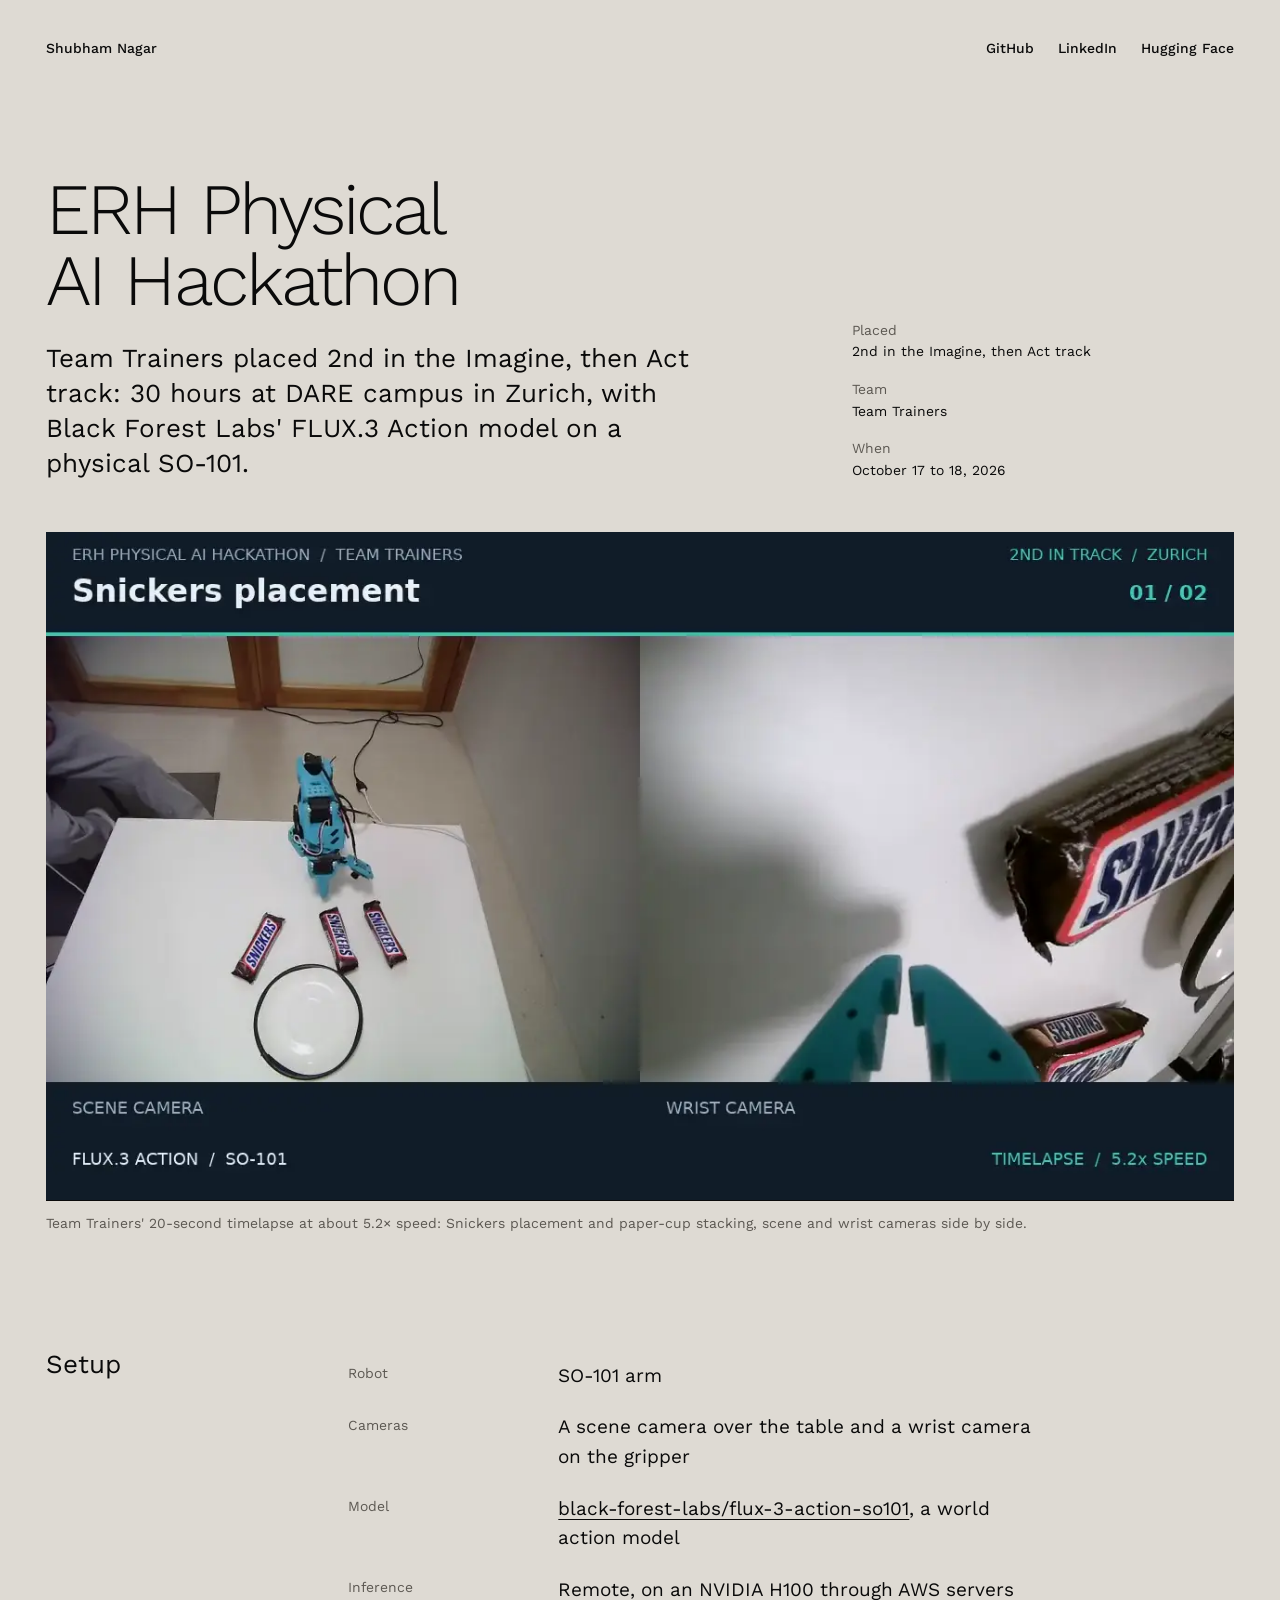
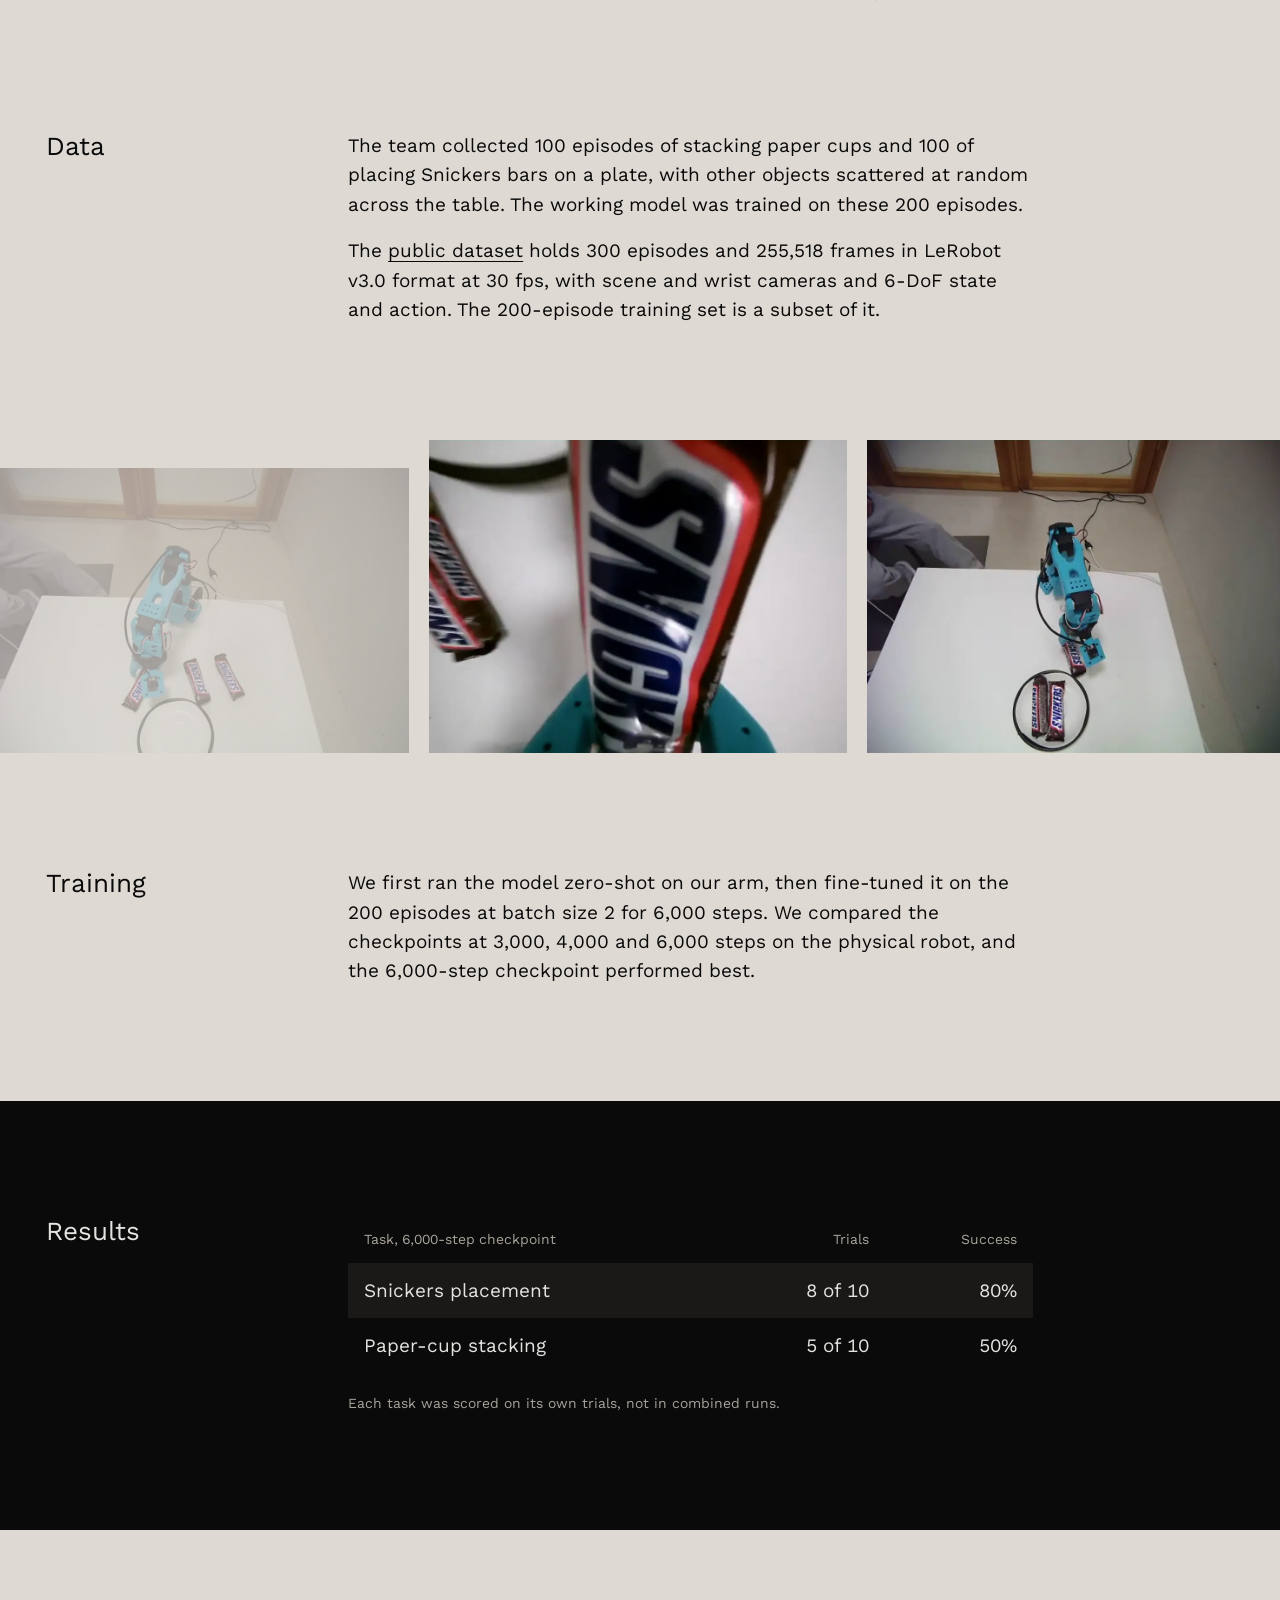
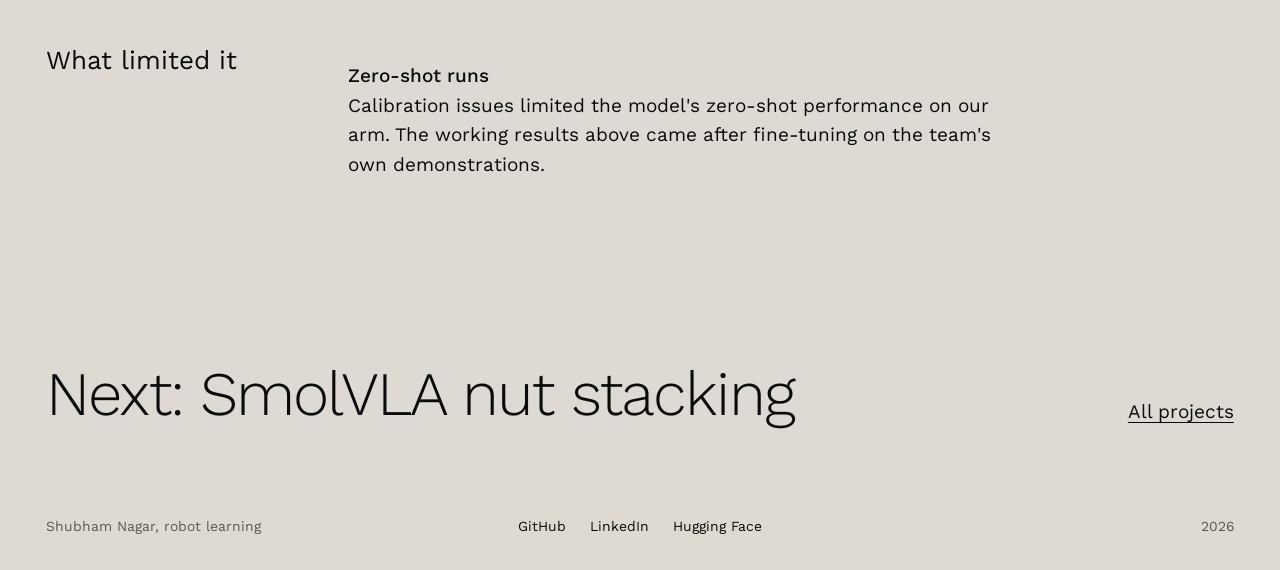
==== work/erh.html @ 4d9f25ed "Redesign portfolio as a contact sheet of real rollouts Rebuild the homepage around frames from the p" ====
<!doctype html>
<html lang="en">
<head>
  <meta charset="utf-8">
  <meta name="viewport" content="width=device-width, initial-scale=1">
  <title>ERH Physical AI Hackathon, Shubham Nagar</title>
  <meta name="description" content="Team Trainers placed 2nd in the Imagine, then Act track at the ERH Physical AI Hackathon in Zurich, fine-tuning FLUX.3 Action on a physical SO-101.">
  <meta name="theme-color" content="#dedad3">
  <link rel="icon" href="data:image/svg+xml,%3Csvg xmlns='http://www.w3.org/2000/svg' viewBox='0 0 64 64'%3E%3Crect width='64' height='64' fill='%230a0a0a'/%3E%3Crect x='14' y='26' width='36' height='12' fill='%23dedad3'/%3E%3C/svg%3E">
  <link rel="preconnect" href="https://fonts.googleapis.com">
  <link rel="preconnect" href="https://fonts.gstatic.com" crossorigin>
  <link href="https://fonts.googleapis.com/css2?family=Work+Sans:wght@300;400;500&display=swap" rel="stylesheet">
  <link rel="stylesheet" href="../style.css">
  <script>document.documentElement.classList.add('js')</script>
</head>

<body>
  <a class="skip-link" href="#main">Skip to content</a>
  <header class="page-top">
    <a class="wordmark link" href="../index.html#erh">Shubham Nagar</a>
    <nav class="profiles" aria-label="Profiles">
      <a class="link" href="https://github.com/shubham4413" target="_blank" rel="noreferrer">GitHub</a>
      <a class="link" href="https://www.linkedin.com/in/shubham-nagar-5a8174184/" target="_blank" rel="noreferrer">LinkedIn</a>
      <a class="link" href="https://huggingface.co/shubham4413" target="_blank" rel="noreferrer">Hugging Face</a>
    </nav>
  </header>

  <main id="main">
    <section class="page-hero" aria-labelledby="page-title">
      <h1 id="page-title">ERH Physical AI Hackathon</h1>
      <p>Team Trainers placed 2nd in the Imagine, then Act track: 30 hours at DARE campus in Zurich, with Black Forest Labs' FLUX.3 Action model on a physical SO-101.</p>
      <dl>
        <div><dt>Placed</dt><dd>2nd in the Imagine, then Act track</dd></div>
        <div><dt>Team</dt><dd>Team Trainers</dd></div>
        <div><dt>When</dt><dd>October 17 to 18, 2026</dd></div>
      </dl>
    </section>

    <figure class="page-media">
      <video data-loop class="is-composite" muted loop playsinline preload="none" poster="../assets/clips/erh.webp" width="1280" height="720" aria-label="Team Trainers' timelapse of SO-101 Snickers placement and cup stacking, scene and wrist cameras">
        <source src="../assets/clips/erh.mp4" type="video/mp4">
      </video>
      <figcaption>Team Trainers' 20-second timelapse at about 5.2× speed: Snickers placement and paper-cup stacking, scene and wrist cameras side by side.</figcaption>
    </figure>

    <section class="chapter" aria-labelledby="setup-title">
      <h2 id="setup-title">Setup</h2>
      <dl class="spec" data-reveal>
        <dt>Robot</dt><dd>SO-101 arm</dd>
        <dt>Cameras</dt><dd>A scene camera over the table and a wrist camera on the gripper</dd>
        <dt>Model</dt><dd><a class="link-plain" href="https://huggingface.co/black-forest-labs/flux-3-action-so101" target="_blank" rel="noreferrer">black-forest-labs/flux-3-action-so101</a>, a world action model</dd>
        <dt>Inference</dt><dd>Remote, on an NVIDIA H100 through AWS servers</dd>
      </dl>
    </section>

    <section class="chapter" aria-labelledby="data-title">
      <h2 id="data-title">Data</h2>
      <p data-reveal>The team collected 100 episodes of stacking paper cups and 100 of placing Snickers bars on a plate, with other objects scattered at random across the table. The working model was trained on these 200 episodes.</p>
      <p data-reveal>The <a class="link-plain" href="https://huggingface.co/datasets/shubham4413/erh_so101" target="_blank" rel="noreferrer">public dataset</a> holds 300 episodes and 255,518 frames in LeRobot v3.0 format at 30 fps, with scene and wrist cameras and 6-DoF state and action. The 200-episode training set is a subset of it.</p>
    </section>

    <ul class="reel page-reel" data-reel aria-label="Frames from the scene and wrist cameras">
      <li><img src="../assets/frames/erh-scene-002_5.webp" alt="Scene camera: SO-101 beside three Snickers bars and a plate" width="960" height="720" loading="lazy"></li>
      <li><img src="../assets/frames/erh-wrist-003_0.webp" alt="Wrist camera: gripper holding a Snickers bar" width="960" height="720" loading="lazy"></li>
      <li class="reel__clip"><img src="../assets/frames/erh-scene-006_0.webp" alt="Scene camera: Snickers bar placed on the plate" width="960" height="720" loading="lazy"></li>
      <li><img src="../assets/frames/erh-scene-013_5.webp" alt="Scene camera: SO-101 over two paper cups" width="960" height="720" loading="lazy"></li>
      <li><img src="../assets/frames/erh-wrist-017_0.webp" alt="Wrist camera: gripper beside a paper cup" width="960" height="720" loading="lazy"></li>
      <li><img src="../assets/frames/erh-scene-018_5.webp" alt="Scene camera: cups stacked" width="960" height="720" loading="lazy"></li>
    </ul>

    <section class="chapter" aria-labelledby="policy-title">
      <h2 id="policy-title">Training</h2>
      <p data-reveal>We first ran the model zero-shot on our arm, then fine-tuned it on the 200 episodes at batch size 2 for 6,000 steps. We compared the checkpoints at 3,000, 4,000 and 6,000 steps on the physical robot, and the 6,000-step checkpoint performed best.</p>
    </section>

    <section class="chapter chapter--dark" aria-labelledby="results-title">
      <h2 id="results-title">Results</h2>
      <div data-reveal>
        <table class="plain-table plain-table--dark">
          <caption class="sr-only">Physical-robot trials with the 6,000-step checkpoint</caption>
          <thead><tr><th scope="col">Task, 6,000-step checkpoint</th><th scope="col">Trials</th><th scope="col">Success</th></tr></thead>
          <tbody>
            <tr><td>Snickers placement</td><td>8 of 10</td><td>80%</td></tr>
            <tr><td>Paper-cup stacking</td><td>5 of 10</td><td>50%</td></tr>
          </tbody>
        </table>
        <p class="table-note">Each task was scored on its own trials, not in combined runs.</p>
      </div>
    </section>

    <section class="chapter" aria-labelledby="limits-title">
      <h2 id="limits-title">What limited it</h2>
      <ul class="failures" data-reveal>
        <li><b>Zero-shot runs</b>Calibration issues limited the model's zero-shot performance on our arm. The working results above came after fine-tuning on the team's own demonstrations.</li>
      </ul>
    </section>

    <nav class="page-next" aria-label="Next project">
      <a class="big" href="smolvla.html">Next: SmolVLA nut stacking</a>
      <a class="link-plain" href="../index.html#work">All projects</a>
    </nav>
  </main>

  <footer class="foot">
    <p>Shubham Nagar, robot learning</p>
    <nav aria-label="Profiles, footer">
      <a href="https://github.com/shubham4413" target="_blank" rel="noreferrer">GitHub</a>
      <a href="https://www.linkedin.com/in/shubham-nagar-5a8174184/" target="_blank" rel="noreferrer">LinkedIn</a>
      <a href="https://huggingface.co/shubham4413" target="_blank" rel="noreferrer">Hugging Face</a>
    </nav>
    <p>2026</p>
  </footer>
  <script src="../main.js" defer></script>
</body>
</html>
---- style.css ----
/* Shubham Nagar, portfolio. Direction: the contact sheet (frames from real rollouts, set in strict rows). */

:root {
  --bg: #dedad3;
  --surface: #d3cec6;
  --ink: #0a0a0a;
  --muted: #5c5852;
  --accent: #256f82;
  --accent-ink: #ffffff;
  --dark: #0a0a0a;
  --dark-ink: #e4e3e0;
  --dark-muted: #a8a39b;
  --dark-surface: #1a1918;

  --font: "Work Sans", system-ui, sans-serif;

  --step-small: clamp(0.8125rem, 0.79rem + 0.1vw, 0.875rem);
  --step-body: clamp(1.0625rem, 1rem + 0.25vw, 1.1875rem);
  --step-lead: clamp(1.25rem, 1.1rem + 0.7vw, 1.625rem);
  --step-head: clamp(2rem, 1.3rem + 3.2vw, 4rem);
  --step-display: clamp(2.75rem, 0.9rem + 6.4vw, 7rem);

  --margin: clamp(1.25rem, 3.6vw, 4.5rem);
  --gutter: clamp(1rem, 1.6vw, 1.5rem);
  --section: clamp(7.5rem, 13vw, 15rem);
  --reel-h: clamp(13.75rem, 34vw, 31rem);

  --ease-out: cubic-bezier(0.22, 1, 0.36, 1);
  --ease-soft: cubic-bezier(0.33, 1, 0.68, 1);
  --t-press: 140ms;
  --t-hover: 180ms;
  --t-ui: 240ms;
  --t-reveal: 800ms;
}

/* ---------- reset ---------- */
*, *::before, *::after { box-sizing: border-box; }
html { -webkit-text-size-adjust: 100%; text-size-adjust: 100%; background: var(--bg); }
body { margin: 0; background: var(--bg); color: var(--ink); font-family: var(--font); font-size: var(--step-body); font-weight: 400; line-height: 1.55; -webkit-font-smoothing: antialiased; text-rendering: optimizeLegibility; }
h1, h2, h3, p, figure, ul, ol, dl, dd { margin: 0; }
ul { padding: 0; list-style: none; }
img, video { display: block; max-width: 100%; }
button { font: inherit; color: inherit; background: none; border: 0; padding: 0; cursor: pointer; }
a { color: inherit; }
:target { scroll-margin-top: 2rem; }
::selection { background: var(--accent); color: var(--accent-ink); }
:focus-visible { outline: 2px solid var(--accent); outline-offset: 3px; }
h1, h2, h3 { font-weight: 300; text-wrap: balance; }
p { max-width: 62ch; text-wrap: pretty; }
p + p { margin-top: 0.9em; }
.nums { font-variant-numeric: tabular-nums; }
.sr-only { position: absolute; width: 1px; height: 1px; overflow: hidden; clip-path: inset(50%); white-space: nowrap; }

.skip-link { position: fixed; z-index: 20; top: 0.75rem; left: 0.75rem; padding: 0.7rem 1rem; background: var(--bg); color: var(--ink); transform: translateY(-160%); transition: transform var(--t-ui) var(--ease-out); }
.skip-link:focus { transform: none; }

/* ---------- controls ---------- */
.button { display: inline-flex; align-items: center; justify-content: center; min-height: 3rem; padding: 0 1.5rem; background: var(--accent); color: var(--accent-ink); font-weight: 500; text-decoration: none; white-space: nowrap; transition: transform var(--t-press) var(--ease-out), background-color var(--t-hover) ease; }
.button:hover { background: #1d5a6a; }
.button:active { transform: scale(0.97); }
.link { text-decoration: underline; text-decoration-color: transparent; text-underline-offset: 0.25em; text-decoration-thickness: 0.07em; transition: text-decoration-color var(--t-hover) ease; }
.link:hover, .link:focus-visible { text-decoration-color: currentColor; }
.link-plain { text-decoration: underline; text-underline-offset: 0.22em; text-decoration-thickness: 0.07em; transition: color var(--t-hover) ease, text-decoration-color var(--t-hover) ease; }
.link-plain:hover { color: var(--accent); }

/* ---------- hero: lit strip, four corners ---------- */
.hero { overflow-x: clip; display: grid; grid-template-columns: minmax(0, 1fr); grid-template-rows: auto 1fr auto; min-height: 100svh; padding: clamp(1.25rem, 3vw, 2.75rem) 0; background: var(--dark); color: var(--dark-ink); }
.hero__top { display: grid; grid-template-columns: 1fr auto 1fr; align-items: baseline; gap: var(--gutter); padding: 0 var(--margin); font-size: var(--step-small); font-weight: 500; }
.wordmark { text-decoration: none; }
.hero__nav, .profiles { display: flex; gap: 1.5rem; }
.profiles { justify-self: end; }

.strip { min-width: 0; align-self: center; padding: clamp(2.5rem, 7vh, 5rem) 0 0; }
.strip__track { display: flex; gap: 10px; height: clamp(15rem, 34vh, 21.25rem); padding: 0 var(--margin); overflow-x: auto; scroll-snap-type: x mandatory; scrollbar-width: none; cursor: grab; }
.strip__track::-webkit-scrollbar { display: none; }
.strip__track.is-dragging { cursor: grabbing; scroll-snap-type: none; }
.strip__frame { position: relative; flex: none; height: 100%; scroll-snap-align: center; }
.strip__frame a { display: block; height: 100%; }
.strip__frame img, .strip__frame video { width: auto; height: 100%; max-width: none; object-fit: cover; background: var(--dark-surface); filter: brightness(0.5); transition: filter 500ms var(--ease-soft); user-select: none; -webkit-user-drag: none; }
.strip__frame video { position: absolute; inset: 0; width: 100%; }
.strip__frame.is-centre img, .strip__frame.is-centre video, .strip__frame:hover img { filter: none; }
.strip__caption { width: fit-content; max-width: 100%; min-height: 1.6em; margin-top: 1rem; padding: 0 var(--margin); font-size: var(--step-small); color: var(--dark-ink); transition: transform 420ms var(--ease-out), opacity 200ms ease; }

.hero__foot { display: grid; grid-template-columns: 1fr auto; align-items: end; gap: var(--gutter); padding: clamp(2.5rem, 6vh, 4rem) var(--margin) 0; }
.hero__intro h1 { max-width: 9em; font-size: var(--step-display); line-height: 0.95; letter-spacing: -0.045em; }
.hero__intro p { margin-top: 1.25rem; color: var(--dark-ink); font-size: var(--step-lead); line-height: 1.35; max-width: 34ch; }
.hero__actions { display: flex; align-items: center; gap: 1.5rem; font-size: var(--step-small); font-weight: 500; }

/* ---------- work: one slide, two neighbours ---------- */
.work { padding: var(--section) 0 0; }
.work__title { padding: 0 var(--margin); margin-bottom: clamp(3rem, 7vw, 6rem); font-size: var(--step-head); line-height: 1.02; letter-spacing: -0.03em; }
.project + .project { margin-top: var(--section); }

.reel { display: flex; gap: 20px; height: var(--reel-h); padding: 0 var(--margin); overflow-x: auto; scroll-snap-type: x mandatory; scrollbar-width: none; cursor: grab; }
.reel::-webkit-scrollbar { display: none; }
.reel.is-dragging { cursor: grabbing; scroll-snap-type: none; }
.reel > li { position: relative; flex: none; height: 100%; scroll-snap-align: center; }
.reel img, .reel video { width: auto; height: 100%; max-width: min(84vw, 70rem); object-fit: cover; background: var(--surface); user-select: none; -webkit-user-drag: none; }
.reel img[width="630"], .reel img[width="1380"] { object-fit: contain; background: var(--dark); }
.reel video.is-composite { object-fit: contain; background: #0f1a24; }
.project--minor .reel { height: calc(var(--reel-h) * 0.68); }
.project--minor + .project--minor { margin-top: calc(var(--section) * 0.75); }

.facts { display: grid; grid-template-columns: repeat(12, minmax(0, 1fr)); column-gap: var(--gutter); row-gap: 0.75rem; margin-top: 1.75rem; padding: 0 var(--margin); align-items: baseline; }
.facts__name { grid-column: 1 / 4; }
.facts__name h3 { font-size: var(--step-lead); font-weight: 400; line-height: 1.2; letter-spacing: -0.01em; }
.facts__name p { color: var(--muted); font-size: var(--step-small); margin-top: 0.3rem; }
.facts__result { grid-column: 4 / 7; font-size: var(--step-lead); line-height: 1.2; }
.facts__year { grid-column: 7 / 10; color: var(--muted); }
.facts__stack { grid-column: 10 / 13; color: var(--muted); }

.project__body { display: grid; grid-template-columns: repeat(12, minmax(0, 1fr)); column-gap: var(--gutter); margin-top: 2rem; padding: 0 var(--margin); }
.project__body > p:first-child { grid-column: 4 / 10; grid-row: 1 / span 2; }
.project__body > p + p { grid-column: 10 / 13; grid-row: 1; margin-top: 0; }
.project__body > .project__links { grid-column: 10 / 13; grid-row: 2; align-self: start; }
.project__body > p:only-of-type + .project__links { grid-row: 1; margin-top: 0.2rem; }
.project__links { display: flex; flex-wrap: wrap; gap: 0.5rem 1.75rem; margin-top: 1.5rem; font-weight: 500; }
.project__body--split > div:first-child { grid-column: 4 / 8; }
.project__body--split > .ckpt { grid-column: 9 / 13; }

/* ---------- live thing: checkpoint comparison ---------- */
.ckpt { align-self: start; padding: 1.75rem; background: var(--surface); }
.ckpt__title { font-size: var(--step-body); font-weight: 500; }
.ckpt__switch { display: flex; flex-wrap: wrap; gap: 6px; margin-top: 1.25rem; }
.ckpt__switch button { min-height: 2.75rem; padding: 0 0.9rem; background: var(--bg); font-size: var(--step-small); transition: background-color var(--t-hover) ease, color var(--t-hover) ease, transform var(--t-press) var(--ease-out); }
.ckpt__switch button:hover { background: #c7c1b8; }
.ckpt__switch button:active { transform: scale(0.97); }
.ckpt__switch button[aria-pressed="true"] { background: var(--ink); color: var(--bg); }
.ckpt__bars { display: grid; gap: 1rem; margin-top: 1.75rem; }
.ckpt__row { display: grid; grid-template-columns: 8.5rem 1fr 3rem; align-items: center; gap: 0.75rem; font-size: var(--step-small); }
.ckpt__row b { font-weight: 500; font-size: var(--step-body); text-align: right; font-variant-numeric: tabular-nums; }
.ckpt__track { height: 14px; background: var(--bg); }
.ckpt__track i { display: block; height: 100%; background: var(--accent); transform-origin: left; transform: scaleX(var(--v, 0)); transition: transform 700ms var(--ease-out); }
.ckpt__note { min-height: 3em; margin-top: 1.25rem; font-size: var(--step-small); }
.ckpt__table { width: 100%; margin-top: 1.25rem; border-collapse: collapse; font-size: var(--step-small); }
.ckpt__table th, .ckpt__table td { padding: 0.5rem 0.4rem; text-align: right; font-weight: 400; font-variant-numeric: tabular-nums; }
.ckpt__table th:first-child { text-align: left; }
.ckpt__table tbody tr:nth-child(odd) { background: var(--bg); }
html:not(.js) .ckpt__switch, html:not(.js) .ckpt__bars { display: none; }
.js .ckpt__table { position: absolute; width: 1px; height: 1px; overflow: hidden; clip-path: inset(50%); }

/* ---------- results: a table without lines ---------- */
.results { padding: var(--section) var(--margin) 0; }
.results__title { display: grid; grid-template-columns: repeat(12, minmax(0, 1fr)); column-gap: var(--gutter); font-size: var(--step-display); line-height: 0.95; letter-spacing: -0.045em; }
.results__title span { grid-column: 1 / -1; }
.results__title span + span { grid-column: 3 / -1; }
.results__wrap { margin-top: clamp(3rem, 5vw, 4.5rem); }
.results__table { width: 100%; border-collapse: collapse; table-layout: fixed; }
.results__table thead th { padding: 0 1rem 0.9rem; color: var(--muted); font-size: var(--step-small); font-weight: 400; text-align: left; }
.results__table td { padding: 0.9rem 1rem; vertical-align: baseline; }
.results__table th:nth-child(1), .results__table td:nth-child(1) { width: 16.66%; font-variant-numeric: tabular-nums; }
.results__table th:nth-child(2), .results__table td:nth-child(2) { width: 33.33%; }
.results__table th:nth-child(3), .results__table td:nth-child(3) { width: 33.33%; color: var(--muted); }
.results__table th:nth-child(4), .results__table td:nth-child(4) { width: 16.66%; text-align: right; font-weight: 500; font-variant-numeric: tabular-nums; }
.results__table tbody tr:nth-child(odd):not(.results__gap) { background: var(--surface); }
.results__gap td { padding: 0.9rem 0; }

/* ---------- data: a dark band of two-ended rows ---------- */
.data { margin-top: var(--section); padding: clamp(4.5rem, 7vw, 6.5rem) var(--margin); background: var(--dark); color: var(--dark-ink); }
.data__col { display: grid; grid-template-columns: repeat(12, minmax(0, 1fr)); column-gap: var(--gutter); }
.data__head { grid-column: 1 / 5; grid-row: 1 / span 6; }
.data__head h2 { font-size: var(--step-head); line-height: 1.02; letter-spacing: -0.03em; }
.data__head a { display: inline-block; margin-top: 1.5rem; font-weight: 500; }
.data__group { grid-column: 6 / 13; color: var(--dark-muted); font-size: var(--step-small); }
.data__group:not(:first-of-type) { margin-top: 2.5rem; }
.data .rows { grid-column: 6 / 13; margin-top: 0.5rem; }
.rows li { display: flex; justify-content: space-between; align-items: baseline; gap: 1.5rem; min-height: 2.75rem; padding: 0.55rem 0; }
.rows li > :last-child { flex: none; color: var(--muted); font-size: var(--step-small); text-align: right; }
.data .rows li > :last-child { color: var(--dark-muted); }
.rows a { display: inline-flex; align-items: baseline; gap: 0.6rem; text-decoration: none; overflow-wrap: anywhere; transition: color var(--t-hover) ease; }
.rows a:hover { color: #7fc3d4; }
.dot { flex: none; width: 10px; height: 10px; border-radius: 50%; background: #ffcf3f; transform: translateY(-1px); }
.dot--ink { background: var(--dark-ink); }

/* ---------- about: side facts, wide paragraph ---------- */
.about { padding: var(--section) var(--margin) 0; }
.about__row { display: grid; grid-template-columns: repeat(12, minmax(0, 1fr)); column-gap: var(--gutter); }
.about__row + .about__row { margin-top: clamp(4rem, 7vw, 6rem); }
.about__facts { grid-column: 1 / 4; display: grid; gap: 1.25rem; align-content: start; font-size: var(--step-small); }
.about__facts dt { color: var(--muted); }
.about__facts dd { margin-top: 0.15rem; }
.about__text { grid-column: 5 / 12; }
.about__text h2 { margin-bottom: 2rem; font-size: var(--step-head); line-height: 1.02; letter-spacing: -0.03em; }
.about__text p { font-size: var(--step-lead); line-height: 1.45; max-width: 44ch; }
.about__text p:last-child { font-size: var(--step-body); }
.about__label { grid-column: 1 / 4; color: var(--muted); font-size: var(--step-small); padding-top: 0.55rem; }
.rows--wide { grid-column: 5 / 12; }
.rows--wide b { font-weight: 500; }

/* ---------- contact: sentence, portrait, links ---------- */
.contact { display: grid; grid-template-columns: repeat(12, minmax(0, 1fr)); column-gap: var(--gutter); align-items: start; padding: var(--section) var(--margin) clamp(5rem, 8vw, 7.5rem); }
.contact__sentence { grid-column: 1 / 7; font-size: clamp(1.5rem, 1rem + 1.6vw, 2.25rem); line-height: 1.15; letter-spacing: -0.02em; font-weight: 300; max-width: 24ch; }
.contact__portrait { grid-column: 8 / 10; width: 100%; max-width: 10.5rem; aspect-ratio: 1; object-fit: cover; }
.contact__links { grid-column: 10 / 13; display: flex; flex-direction: column; align-items: flex-start; gap: 0.6rem; font-size: var(--step-body); }
.contact__links h2 { margin-bottom: 0.9rem; font-size: var(--step-body); font-weight: 500; }
.contact__links p { margin-top: 0.6rem; color: var(--muted); font-size: var(--step-small); }

/* ---------- footer: one quiet line ---------- */
.foot { display: grid; grid-template-columns: 1fr auto 1fr; gap: 1.5rem; padding: 0 var(--margin) 2rem; font-size: var(--step-small); color: var(--muted); }
.foot nav { display: flex; gap: 1.5rem; }
.foot a { color: var(--ink); text-decoration: none; }
.foot a:hover { text-decoration: underline; }
.foot p:last-child { justify-self: end; }

/* ---------- deep pages ---------- */
.page-top { display: grid; grid-template-columns: 1fr auto; gap: var(--gutter); padding: clamp(1.25rem, 3vw, 2.75rem) var(--margin); font-size: var(--step-small); font-weight: 500; }
.page-hero { display: grid; grid-template-columns: repeat(12, minmax(0, 1fr)); column-gap: var(--gutter); row-gap: 1.5rem; padding: clamp(2rem, 6vw, 5rem) var(--margin) clamp(2.5rem, 4vw, 3.5rem); }
.page-hero h1 { grid-column: 1 / 9; font-size: clamp(2.25rem, 1rem + 4.4vw, 5.25rem); line-height: 0.98; letter-spacing: -0.04em; }
.page-hero p { grid-column: 1 / 8; font-size: var(--step-lead); line-height: 1.35; }
.page-hero dl { grid-column: 9 / 13; grid-row: 1 / span 2; align-self: end; display: grid; gap: 1rem; font-size: var(--step-small); }
.page-hero dt { color: var(--muted); }
.page-media { padding: 0 var(--margin); }
.page-media video, .page-media img { width: 100%; height: auto; max-height: 82svh; object-fit: contain; background: var(--dark); }
.page-media figcaption { margin-top: 0.75rem; color: var(--muted); font-size: var(--step-small); }
.chapter { display: grid; grid-template-columns: repeat(12, minmax(0, 1fr)); column-gap: var(--gutter); padding: clamp(5rem, 9vw, 8rem) var(--margin) 0; }
.chapter > h2 { grid-column: 1 / 4; font-size: var(--step-lead); font-weight: 400; line-height: 1.2; }
.chapter > :not(h2) { grid-column: 4 / 11; }
.chapter > p + ul, .chapter > ul + p, .chapter > p + table, .chapter > table + p, .chapter > p + figure, .chapter > figure + p { margin-top: 1.5rem; }
.chapter--dark { margin-top: clamp(5rem, 9vw, 8rem); padding-bottom: clamp(5rem, 9vw, 8rem); background: var(--dark); color: var(--dark-ink); }
.spec { display: grid; grid-template-columns: minmax(8rem, 0.4fr) 1fr; column-gap: var(--gutter); }
.spec dt, .spec dd { padding: 0.7rem 0; }
.spec dt { color: var(--muted); font-size: var(--step-small); padding-top: 0.85rem; }
.spec dd { margin: 0; }
.chapter--dark .spec dt { color: var(--dark-muted); }
.plain-table { width: 100%; border-collapse: collapse; font-variant-numeric: tabular-nums; }
.plain-table th, .plain-table td { padding: 0.8rem 1rem; text-align: right; font-weight: 400; }
.plain-table th:first-child, .plain-table td:first-child { text-align: left; }
.plain-table thead th { color: var(--muted); font-size: var(--step-small); }
.plain-table tbody tr:nth-child(odd) { background: var(--surface); }
.failures li { padding: 1rem 0; }
.failures li + li { margin-top: 0.5rem; }
.failures b { display: block; font-weight: 500; }
.stages { padding: 0; list-style: none; display: grid; grid-template-columns: repeat(3, minmax(0, 1fr)); gap: 6px; }
.stages li { min-height: 7.5rem; padding: 1rem; background: var(--dark-surface); }
.stages b { display: block; font-weight: 500; color: var(--dark-ink); }
.stages span { display: block; margin-top: 0.4rem; color: var(--dark-muted); font-size: var(--step-small); }
.page-reel { height: calc(var(--reel-h) * 0.72); margin-top: clamp(5rem, 9vw, 8rem); }
.table-note { margin-top: 1.25rem; color: var(--muted); font-size: var(--step-small); }
.chapter--dark .table-note, .chapter--dark .plain-table thead th { color: var(--dark-muted); }
.plain-table--dark tbody tr:nth-child(odd) { background: var(--dark-surface); }
.ckpt--page { max-width: 40rem; }
.page-next { display: grid; grid-template-columns: 1fr auto; align-items: end; gap: var(--gutter); padding: var(--section) var(--margin) clamp(4rem, 7vw, 6rem); }
.page-next a.big { font-size: var(--step-head); font-weight: 300; line-height: 1.05; letter-spacing: -0.03em; text-decoration: none; }
.page-next a.big:hover { color: var(--accent); }

/* ---------- motion (content stays visible without JavaScript) ---------- */
@media (prefers-reduced-motion: no-preference) {
  .js [data-reveal] { opacity: 0.3; transform: translateY(28px); transition: opacity 700ms var(--ease-out), transform 900ms var(--ease-out); transition-delay: calc(var(--i, 0) * 80ms); }
  .js [data-reveal].is-in { opacity: 1; transform: none; }
  .js .hero__top, .js .strip, .js .hero__foot { animation: rise var(--t-reveal) var(--ease-out) both; }
  .js .strip { animation-delay: 120ms; }
  .js .page-hero > *, .js .page-media, .js .page-top { animation: rise var(--t-reveal) var(--ease-out) both; }
  .js .page-hero > p { animation-delay: 90ms; }
  .js .page-hero > dl { animation-delay: 180ms; }
  .js .page-media { animation-delay: 260ms; }
  .js .hero__foot { animation-delay: 240ms; }
  .js .strip__frame { animation: slide-in 1100ms var(--ease-out) both; animation-delay: calc(var(--i, 0) * 60ms + 200ms); }
  .reel img, .reel video { transition: transform 900ms var(--ease-soft); }
  .reel > li:hover img { transform: scale(1.015); }
}
@keyframes rise { from { opacity: 0; transform: translateY(20px); } }
@keyframes slide-in { from { opacity: 0; transform: translateX(48px); } }
@media (prefers-reduced-motion: reduce) {
  .strip__caption, .ckpt__track i { transition: none; }
}

/* ---------- tablet ---------- */
@media (max-width: 960px) {
  .hero__top { grid-template-columns: 1fr auto; }
  .hero__nav { display: none; }
  .facts__name { grid-column: 1 / 7; }
  .facts__result { grid-column: 7 / 13; }
  .facts__year { grid-column: 1 / 7; }
  .facts__stack { grid-column: 7 / 13; }
  .project__body > p:first-child, .project__body > p + p, .project__body > .project__links { grid-column: 1 / 11; grid-row: auto; }
  .project__body > p + p { margin-top: 0.9em; }
  .project__body > p:only-of-type + .project__links { grid-row: auto; margin-top: 1.5rem; }
  .project__body--split > div:first-child { grid-column: 1 / 7; }
  .project__body--split > .ckpt { grid-column: 7 / 13; }
  .data__head { grid-column: 1 / -1; grid-row: auto; margin-bottom: 3rem; }
  .data__group, .data .rows { grid-column: 1 / -1; }
  .about__facts { grid-column: 1 / 5; }
  .about__text, .rows--wide { grid-column: 6 / 13; }
  .about__label { grid-column: 1 / 5; }
  .contact__sentence { grid-column: 1 / -1; max-width: 26ch; margin-bottom: 3rem; }
  .contact__portrait { grid-column: 1 / 4; }
  .contact__links { grid-column: 5 / 13; }
  .chapter > h2 { grid-column: 1 / -1; margin-bottom: 1.5rem; }
  .chapter > :not(h2) { grid-column: 1 / -1; }
  .page-hero h1, .page-hero p { grid-column: 1 / -1; }
  .page-hero dl { grid-column: 1 / -1; grid-row: auto; grid-template-columns: repeat(3, minmax(0, 1fr)); }
}

/* ---------- phone ---------- */
@media (max-width: 640px) {
  :root { --margin: 1.25rem; --section: 6rem; --reel-h: 15rem; }
  .profiles { gap: 1rem; }
  .profiles a:first-child { display: none; }
  .strip__track { height: 46svh; max-height: 26rem; }
  .hero__foot { grid-template-columns: 1fr; gap: 1.75rem; }
  .project + .project { margin-top: 4.5rem; }
  .reel { gap: 10px; }
  .facts__name, .facts__result, .facts__year, .facts__stack { grid-column: 1 / -1; }
  .facts__year, .facts__stack { grid-column: span 6; font-size: var(--step-small); }
  .project__body--split > div:first-child, .project__body--split > .ckpt { grid-column: 1 / -1; }
  .project__body--split > .ckpt { margin-top: 2rem; padding: 1.25rem; }
  .ckpt__row { grid-template-columns: 6.5rem 1fr 2.75rem; }
  .results__title { font-size: 11vw; }
  .results__table thead { position: absolute; width: 1px; height: 1px; overflow: hidden; clip-path: inset(50%); }
  .results__table, .results__table tbody, .results__table tr { display: block; }
  .results__table tr { display: grid; grid-template-columns: 1fr auto; column-gap: 1rem; padding: 0.85rem 0.75rem; }
  .results__table td { display: block; width: auto !important; padding: 0; }
  .results__table td:nth-child(1) { grid-column: 1 / -1; font-size: 1.375rem; }
  .results__table td:nth-child(1):empty { display: none; }
  .results__table td:nth-child(2) { grid-column: 1; }
  .results__table td:nth-child(3) { grid-column: 1; font-size: var(--step-small); }
  .results__table td:nth-child(4) { grid-column: 2; grid-row: span 2; align-self: start; }
  .rows li { flex-wrap: wrap; gap: 0.15rem 1rem; }
  .rows li > :last-child { text-align: left; }
  .about__facts, .about__text, .about__label, .rows--wide { grid-column: 1 / -1; }
  .about__text { order: -1; }
  .about__facts { margin-top: 3rem; }
  .about__text p { font-size: var(--step-body); }
  .contact__sentence { font-size: 1.5rem; }
  .contact__portrait { grid-column: 1 / 5; max-width: 6rem; }
  .foot { grid-template-columns: 1fr; gap: 0.5rem; }
  .foot p:last-child { justify-self: start; }
  .page-hero dl { grid-template-columns: 1fr; }
  .stages { grid-template-columns: 1fr; }
  .page-next { grid-template-columns: 1fr; }
}
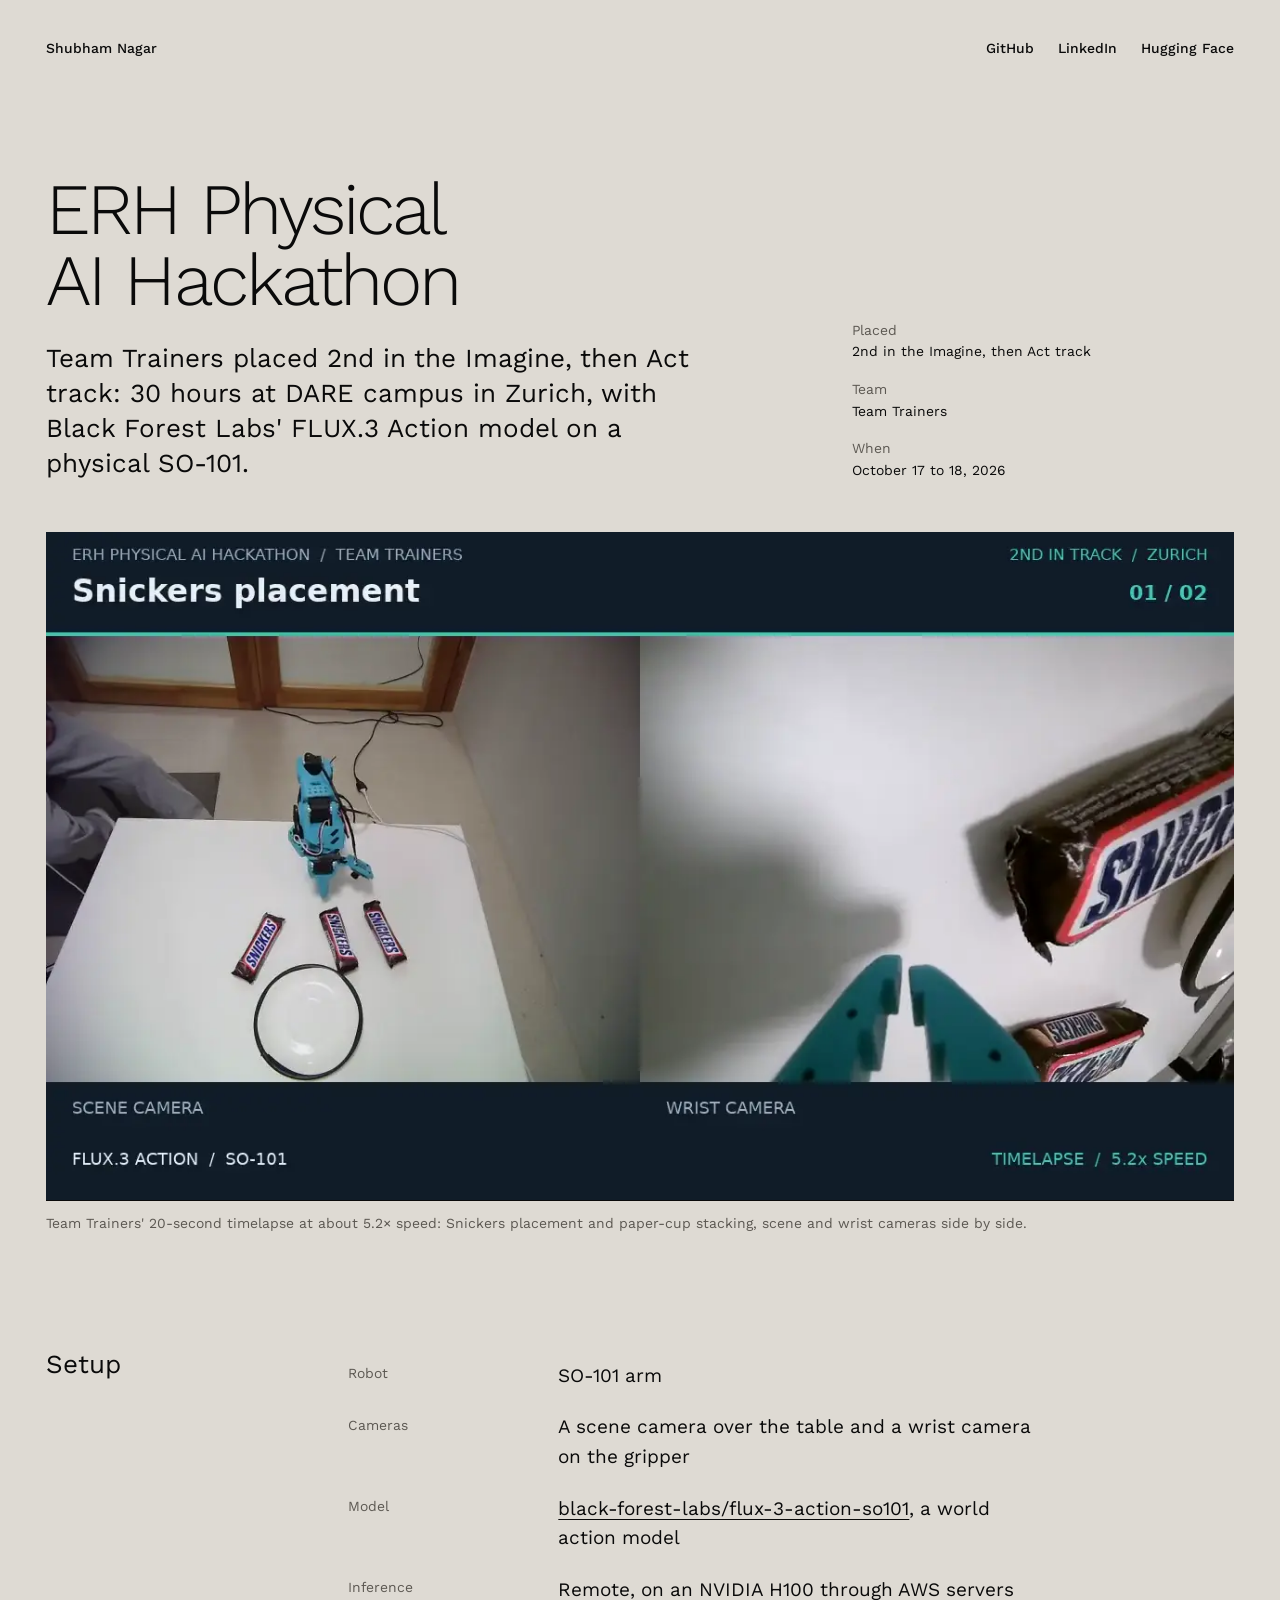
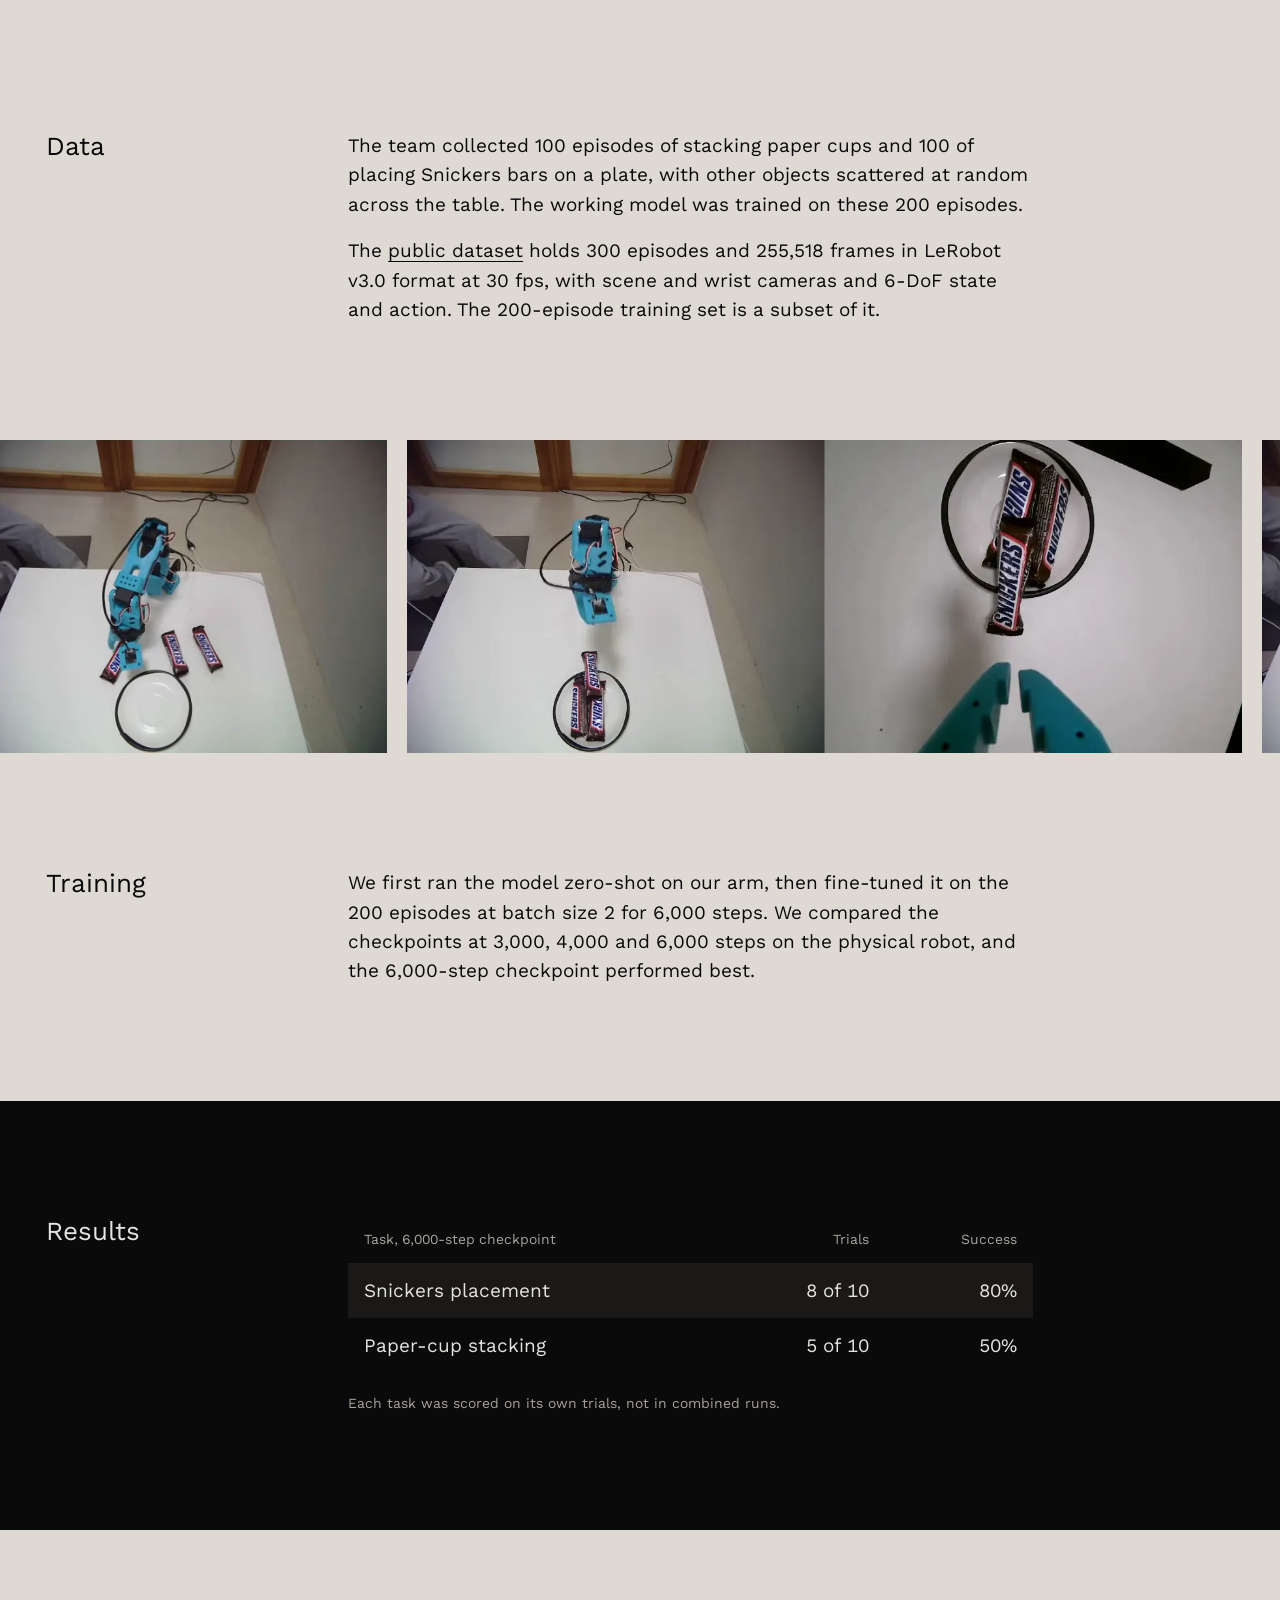
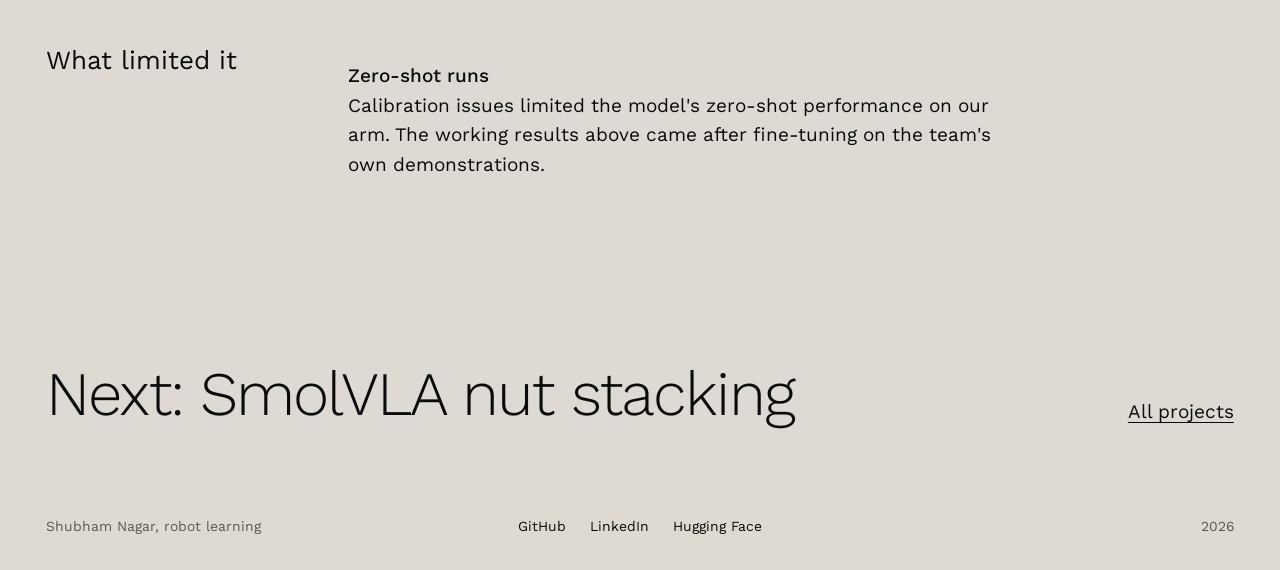
==== commit e3596c3c: "Lead with world-model rollouts and add an introduction Open the hero on smooth 2x FLUX.3 Action clip" ====
--- a/work/erh.html
+++ b/work/erh.html
@@ -59,10 +59,12 @@
       <p data-reveal>The <a class="link-plain" href="https://huggingface.co/datasets/shubham4413/erh_so101" target="_blank" rel="noreferrer">public dataset</a> holds 300 episodes and 255,518 frames in LeRobot v3.0 format at 30 fps, with scene and wrist cameras and 6-DoF state and action. The 200-episode training set is a subset of it.</p>
     </section>
 
-    <ul class="reel page-reel" data-reel aria-label="Frames from the scene and wrist cameras">
+    <ul class="reel page-reel" data-reel aria-label="Rollouts at 2× speed and frames from the scene and wrist cameras">
       <li><img src="../assets/frames/erh-scene-002_5.webp" alt="Scene camera: SO-101 beside three Snickers bars and a plate" width="960" height="720" loading="lazy"></li>
+      <li class="reel__clip"><video data-loop class="is-composite" muted loop playsinline preload="none" poster="../assets/clips/erh-snickers-both.webp" width="1280" height="480" aria-label="FLUX.3 Action placing three Snickers bars on a plate, scene and wrist cameras, 2 times speed"><source src="../assets/clips/erh-snickers-both.mp4" type="video/mp4"></video></li>
+      <li><video data-loop class="is-composite" muted loop playsinline preload="none" poster="../assets/clips/erh-cups-both.webp" width="1280" height="480" aria-label="FLUX.3 Action stacking paper cups, scene and wrist cameras, 2 times speed"><source src="../assets/clips/erh-cups-both.mp4" type="video/mp4"></video></li>
       <li><img src="../assets/frames/erh-wrist-003_0.webp" alt="Wrist camera: gripper holding a Snickers bar" width="960" height="720" loading="lazy"></li>
-      <li class="reel__clip"><img src="../assets/frames/erh-scene-006_0.webp" alt="Scene camera: Snickers bar placed on the plate" width="960" height="720" loading="lazy"></li>
+      <li><img src="../assets/frames/erh-scene-006_0.webp" alt="Scene camera: Snickers bar placed on the plate" width="960" height="720" loading="lazy"></li>
       <li><img src="../assets/frames/erh-scene-013_5.webp" alt="Scene camera: SO-101 over two paper cups" width="960" height="720" loading="lazy"></li>
       <li><img src="../assets/frames/erh-wrist-017_0.webp" alt="Wrist camera: gripper beside a paper cup" width="960" height="720" loading="lazy"></li>
       <li><img src="../assets/frames/erh-scene-018_5.webp" alt="Scene camera: cups stacked" width="960" height="720" loading="lazy"></li>
--- a/style.css
+++ b/style.css
@@ -70,19 +70,19 @@
 .hero__nav, .profiles { display: flex; gap: 1.5rem; }
 .profiles { justify-self: end; }
 
-.strip { min-width: 0; align-self: center; padding: clamp(2.5rem, 7vh, 5rem) 0 0; }
-.strip__track { display: flex; gap: 10px; height: clamp(15rem, 34vh, 21.25rem); padding: 0 var(--margin); overflow-x: auto; scroll-snap-type: x mandatory; scrollbar-width: none; cursor: grab; }
+.strip { min-width: 0; align-self: center; padding: clamp(2rem, 5vh, 3.5rem) 0 0; --strip-h: clamp(16rem, 44vh, 26rem); }
+.strip__track { display: flex; gap: 10px; margin: 0 var(--margin); overflow-x: auto; scroll-snap-type: x mandatory; scrollbar-width: none; cursor: grab; }
 .strip__track::-webkit-scrollbar { display: none; }
 .strip__track.is-dragging { cursor: grabbing; scroll-snap-type: none; }
-.strip__frame { position: relative; flex: none; height: 100%; scroll-snap-align: center; }
-.strip__frame a { display: block; height: 100%; }
-.strip__frame img, .strip__frame video { width: auto; height: 100%; max-width: none; object-fit: cover; background: var(--dark-surface); filter: brightness(0.5); transition: filter 500ms var(--ease-soft); user-select: none; -webkit-user-drag: none; }
-.strip__frame video { position: absolute; inset: 0; width: 100%; }
-.strip__frame.is-centre img, .strip__frame.is-centre video, .strip__frame:hover img { filter: none; }
-.strip__caption { width: fit-content; max-width: 100%; min-height: 1.6em; margin-top: 1rem; padding: 0 var(--margin); font-size: var(--step-small); color: var(--dark-ink); transition: transform 420ms var(--ease-out), opacity 200ms ease; }
-
-.hero__foot { display: grid; grid-template-columns: 1fr auto; align-items: end; gap: var(--gutter); padding: clamp(2.5rem, 6vh, 4rem) var(--margin) 0; }
-.hero__intro h1 { max-width: 9em; font-size: var(--step-display); line-height: 0.95; letter-spacing: -0.045em; }
+.strip__frame { flex: none; scroll-snap-align: start; }
+.strip__frame a { display: block; height: var(--strip-h); }
+.strip__frame img, .strip__frame video { width: auto; height: 100%; max-width: 82vw; object-fit: cover; background: var(--dark-surface); filter: brightness(0.5); transition: filter 500ms var(--ease-soft); user-select: none; -webkit-user-drag: none; }
+.strip__frame--clip video, .strip__frame:hover img, .strip__frame a:focus-visible img { filter: none; }
+.strip__cap { width: 0; min-width: 100%; margin-top: 0.75rem; color: var(--dark-muted); font-size: var(--step-small); line-height: 1.4; }
+.strip__frame--clip .strip__cap { color: var(--dark-ink); }
+
+.hero__foot { display: grid; grid-template-columns: 1fr auto; align-items: end; gap: var(--gutter); padding: clamp(2rem, 4.5vh, 3.5rem) var(--margin) 0; }
+.hero__intro h1 { max-width: 9em; font-size: clamp(2.75rem, 0.9rem + 5.4vw, 6.25rem); line-height: 0.95; letter-spacing: -0.045em; }
 .hero__intro p { margin-top: 1.25rem; color: var(--dark-ink); font-size: var(--step-lead); line-height: 1.35; max-width: 34ch; }
 .hero__actions { display: flex; align-items: center; gap: 1.5rem; font-size: var(--step-small); font-weight: 500; }
 
@@ -172,26 +172,26 @@
 .dot { flex: none; width: 10px; height: 10px; border-radius: 50%; background: #ffcf3f; transform: translateY(-1px); }
 .dot--ink { background: var(--dark-ink); }
 
-/* ---------- about: side facts, wide paragraph ---------- */
-.about { padding: var(--section) var(--margin) 0; }
-.about__row { display: grid; grid-template-columns: repeat(12, minmax(0, 1fr)); column-gap: var(--gutter); }
-.about__row + .about__row { margin-top: clamp(4rem, 7vw, 6rem); }
-.about__facts { grid-column: 1 / 4; display: grid; gap: 1.25rem; align-content: start; font-size: var(--step-small); }
-.about__facts dt { color: var(--muted); }
-.about__facts dd { margin-top: 0.15rem; }
-.about__text { grid-column: 5 / 12; }
-.about__text h2 { margin-bottom: 2rem; font-size: var(--step-head); line-height: 1.02; letter-spacing: -0.03em; }
-.about__text p { font-size: var(--step-lead); line-height: 1.45; max-width: 44ch; }
-.about__text p:last-child { font-size: var(--step-body); }
-.about__label { grid-column: 1 / 4; color: var(--muted); font-size: var(--step-small); padding-top: 0.55rem; }
-.rows--wide { grid-column: 5 / 12; }
-.rows--wide b { font-weight: 500; }
+/* ---------- intro: photo with facts, then the story ---------- */
+.intro { display: grid; grid-template-columns: repeat(12, minmax(0, 1fr)); column-gap: var(--gutter); padding: var(--section) var(--margin) 0; }
+.intro__side { grid-column: 1 / 6; }
+.intro__photo { width: 100%; height: auto; aspect-ratio: 4 / 5; object-fit: cover; background: var(--surface); }
+.intro__facts { display: grid; grid-template-columns: repeat(2, minmax(0, 1fr)); gap: 1.25rem var(--gutter); margin-top: 1.75rem; font-size: var(--step-small); }
+.intro__facts dt { color: var(--muted); }
+.intro__facts dd { margin-top: 0.15rem; }
+.intro__text { grid-column: 7 / 13; }
+.intro__text h2 { font-size: var(--step-head); line-height: 1.02; letter-spacing: -0.03em; }
+.intro__lead { margin-top: 2rem; font-size: var(--step-lead); line-height: 1.4; }
+.intro__text div p { margin-top: 0.9em; }
+.intro__text div { margin-top: 1.5rem; }
+.intro__sub { margin-top: 3rem; font-size: var(--step-body); font-weight: 500; }
+.intro .rows { margin-top: 0.5rem; }
+.rows b { font-weight: 500; }
 
 /* ---------- contact: sentence, portrait, links ---------- */
 .contact { display: grid; grid-template-columns: repeat(12, minmax(0, 1fr)); column-gap: var(--gutter); align-items: start; padding: var(--section) var(--margin) clamp(5rem, 8vw, 7.5rem); }
-.contact__sentence { grid-column: 1 / 7; font-size: clamp(1.5rem, 1rem + 1.6vw, 2.25rem); line-height: 1.15; letter-spacing: -0.02em; font-weight: 300; max-width: 24ch; }
-.contact__portrait { grid-column: 8 / 10; width: 100%; max-width: 10.5rem; aspect-ratio: 1; object-fit: cover; }
-.contact__links { grid-column: 10 / 13; display: flex; flex-direction: column; align-items: flex-start; gap: 0.6rem; font-size: var(--step-body); }
+.contact__sentence { grid-column: 1 / 8; font-size: clamp(1.5rem, 1rem + 1.6vw, 2.25rem); line-height: 1.15; letter-spacing: -0.02em; font-weight: 300; max-width: 24ch; }
+.contact__links { grid-column: 9 / 13; display: flex; flex-direction: column; align-items: flex-start; gap: 0.6rem; font-size: var(--step-body); }
 .contact__links h2 { margin-bottom: 0.9rem; font-size: var(--step-body); font-weight: 500; }
 .contact__links p { margin-top: 0.6rem; color: var(--muted); font-size: var(--step-small); }
 
@@ -261,7 +261,7 @@
 @keyframes rise { from { opacity: 0; transform: translateY(20px); } }
 @keyframes slide-in { from { opacity: 0; transform: translateX(48px); } }
 @media (prefers-reduced-motion: reduce) {
-  .strip__caption, .ckpt__track i { transition: none; }
+  .ckpt__track i { transition: none; }
 }
 
 /* ---------- tablet ---------- */
@@ -279,12 +279,11 @@
   .project__body--split > .ckpt { grid-column: 7 / 13; }
   .data__head { grid-column: 1 / -1; grid-row: auto; margin-bottom: 3rem; }
   .data__group, .data .rows { grid-column: 1 / -1; }
-  .about__facts { grid-column: 1 / 5; }
-  .about__text, .rows--wide { grid-column: 6 / 13; }
-  .about__label { grid-column: 1 / 5; }
+  .intro__side { grid-column: 1 / 6; }
+  .intro__text { grid-column: 7 / 13; }
+  .intro__facts { grid-template-columns: 1fr; }
   .contact__sentence { grid-column: 1 / -1; max-width: 26ch; margin-bottom: 3rem; }
-  .contact__portrait { grid-column: 1 / 4; }
-  .contact__links { grid-column: 5 / 13; }
+  .contact__links { grid-column: 1 / -1; }
   .chapter > h2 { grid-column: 1 / -1; margin-bottom: 1.5rem; }
   .chapter > :not(h2) { grid-column: 1 / -1; }
   .page-hero h1, .page-hero p { grid-column: 1 / -1; }
@@ -296,7 +295,7 @@
   :root { --margin: 1.25rem; --section: 6rem; --reel-h: 15rem; }
   .profiles { gap: 1rem; }
   .profiles a:first-child { display: none; }
-  .strip__track { height: 46svh; max-height: 26rem; }
+  .strip { --strip-h: 40svh; }
   .hero__foot { grid-template-columns: 1fr; gap: 1.75rem; }
   .project + .project { margin-top: 4.5rem; }
   .reel { gap: 10px; }
@@ -317,12 +316,13 @@
   .results__table td:nth-child(4) { grid-column: 2; grid-row: span 2; align-self: start; }
   .rows li { flex-wrap: wrap; gap: 0.15rem 1rem; }
   .rows li > :last-child { text-align: left; }
-  .about__facts, .about__text, .about__label, .rows--wide { grid-column: 1 / -1; }
-  .about__text { order: -1; }
-  .about__facts { margin-top: 3rem; }
-  .about__text p { font-size: var(--step-body); }
+  .intro__side, .intro__text { grid-column: 1 / -1; }
+  .intro__side { display: contents; }
+  .intro__photo { grid-column: 1 / -1; order: -2; }
+  .intro__text { order: -1; margin-top: 2.5rem; }
+  .intro__facts { grid-column: 1 / -1; grid-template-columns: repeat(2, minmax(0, 1fr)); margin-top: 2.5rem; }
+  .intro__lead { font-size: var(--step-body); }
   .contact__sentence { font-size: 1.5rem; }
-  .contact__portrait { grid-column: 1 / 5; max-width: 6rem; }
   .foot { grid-template-columns: 1fr; gap: 0.5rem; }
   .foot p:last-child { justify-self: start; }
   .page-hero dl { grid-template-columns: 1fr; }
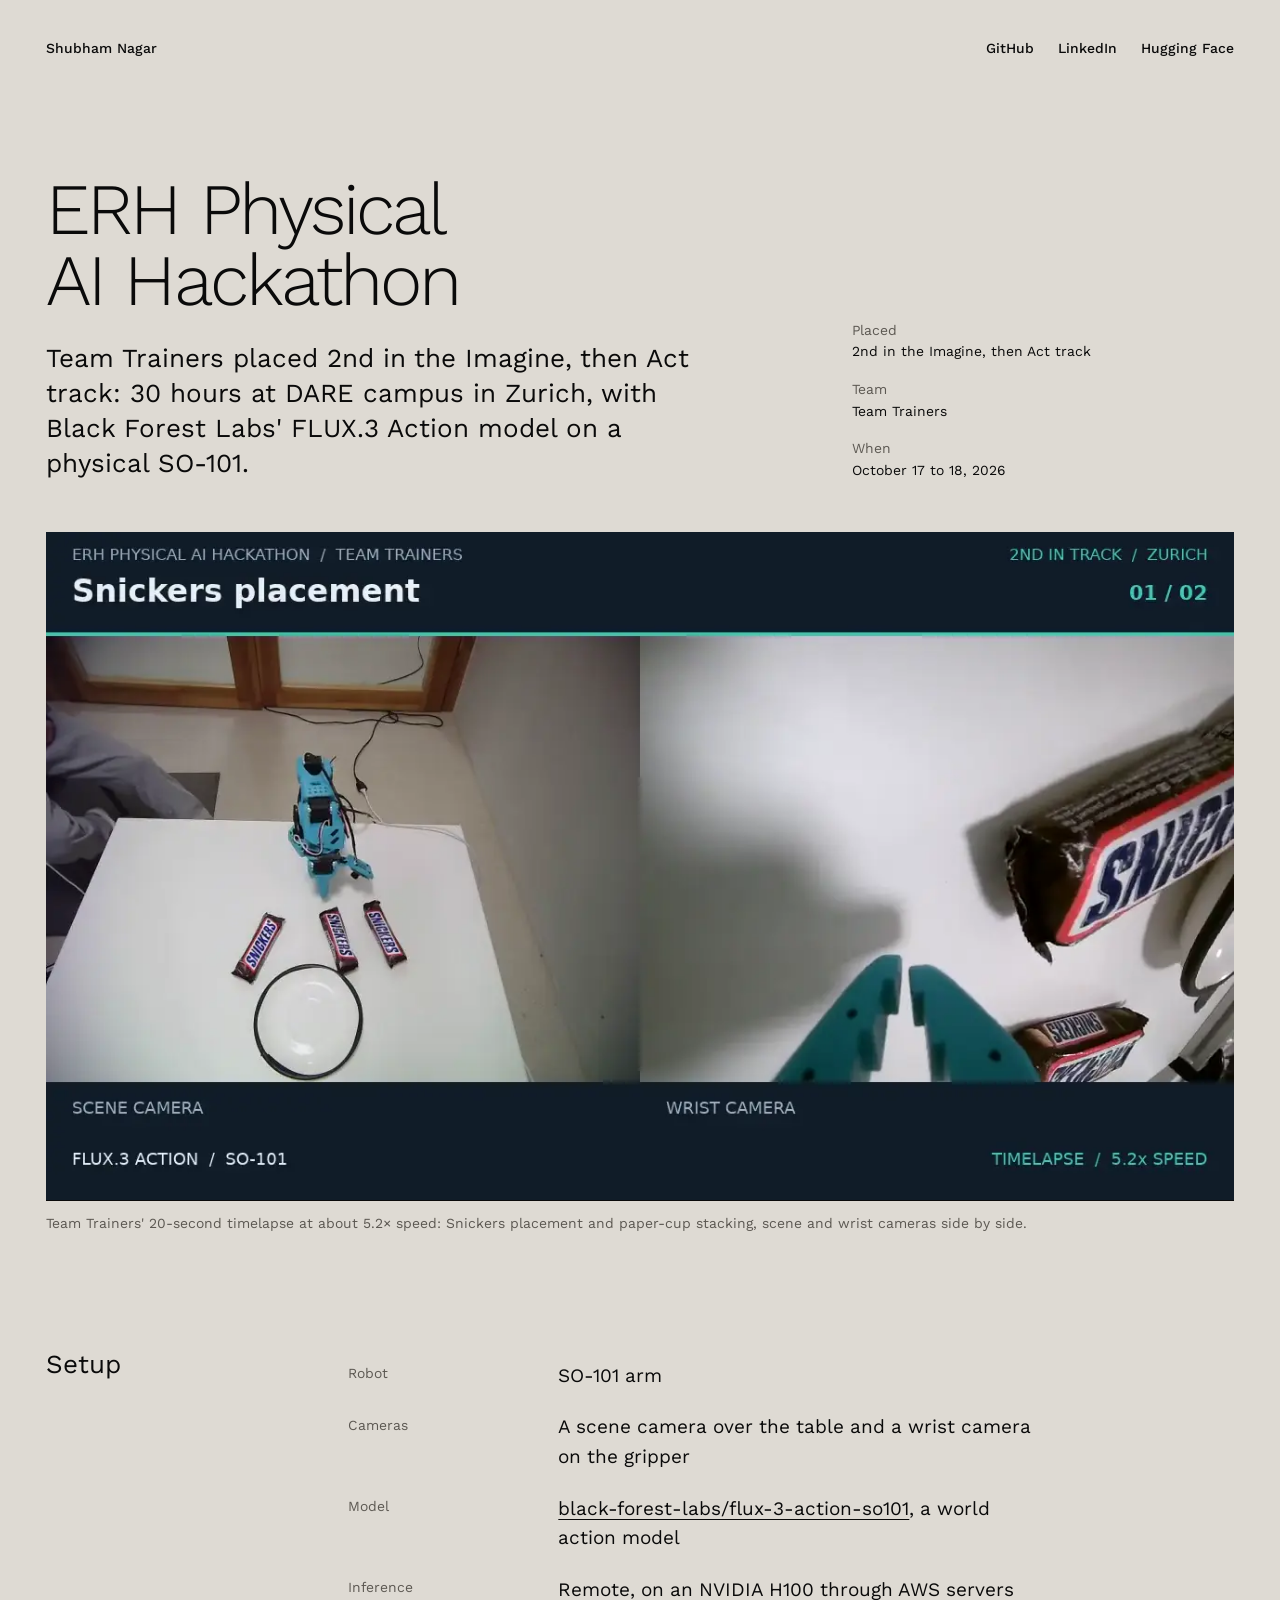
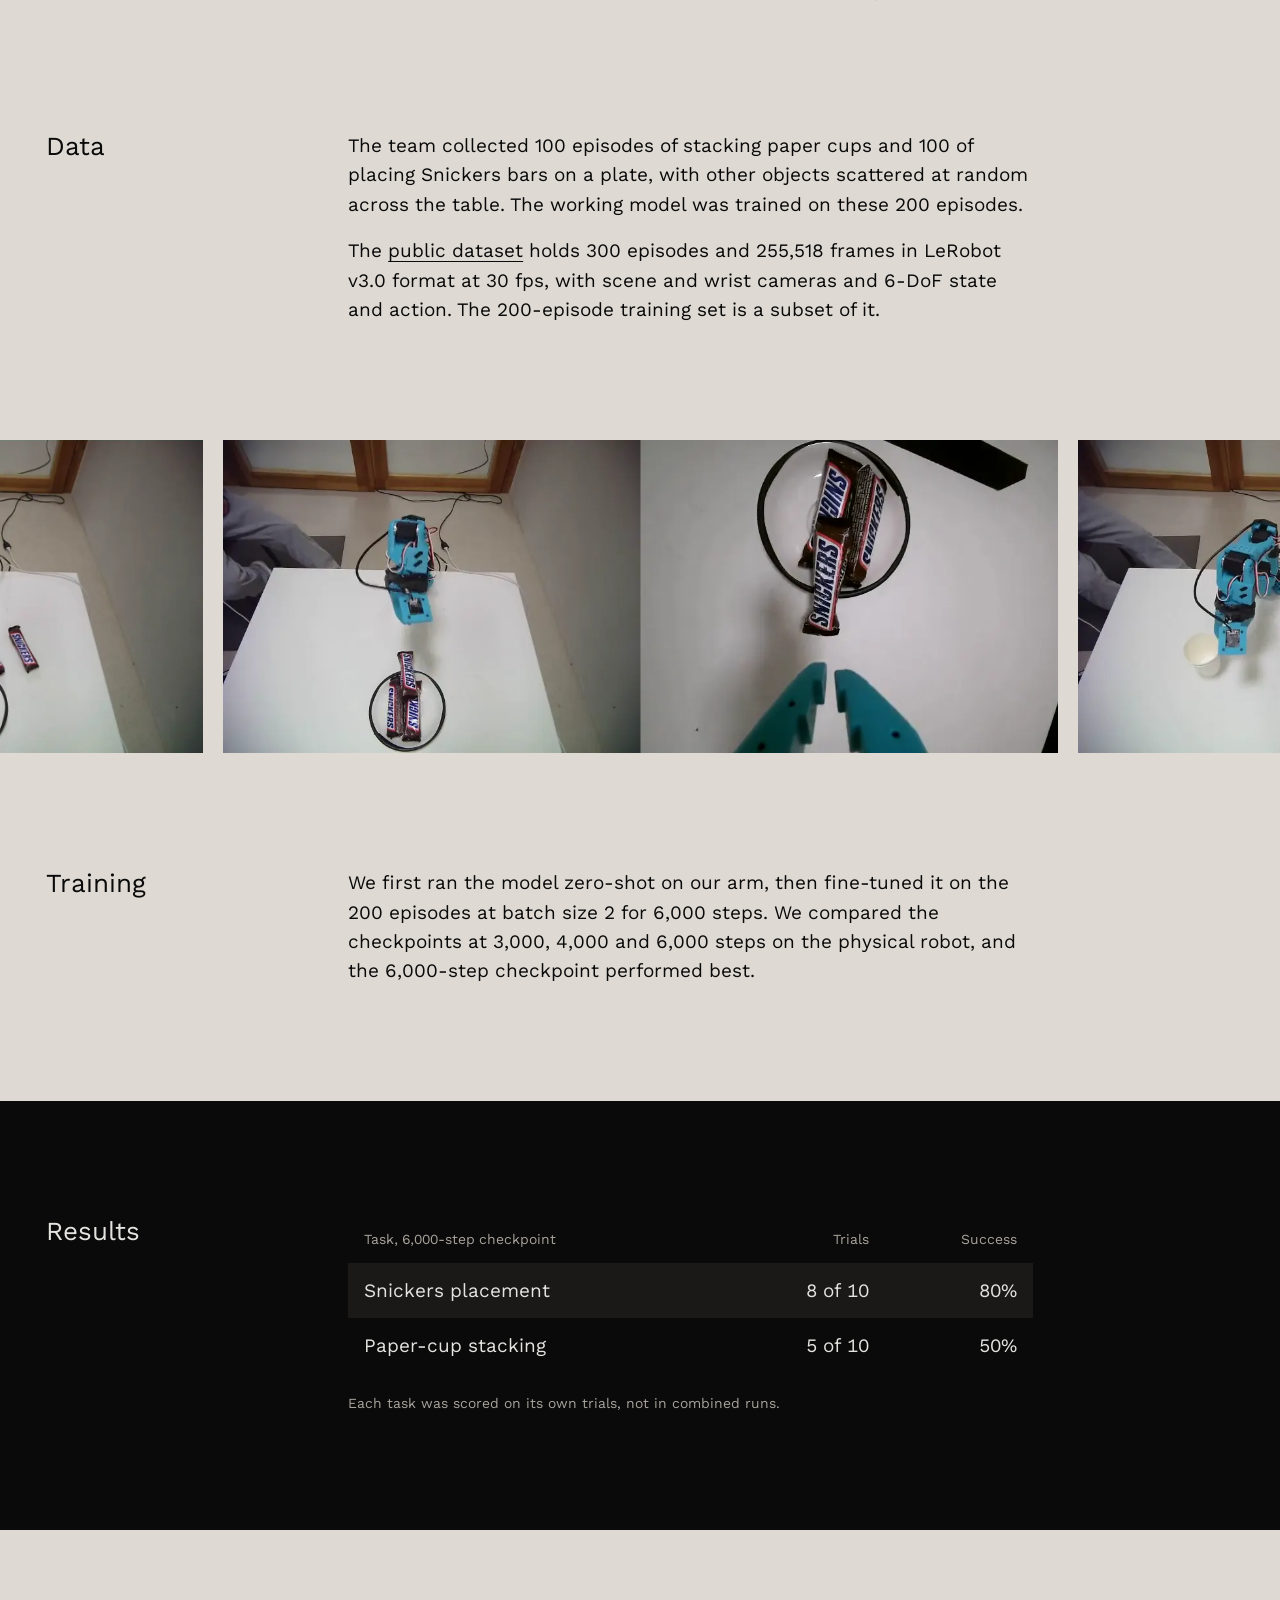
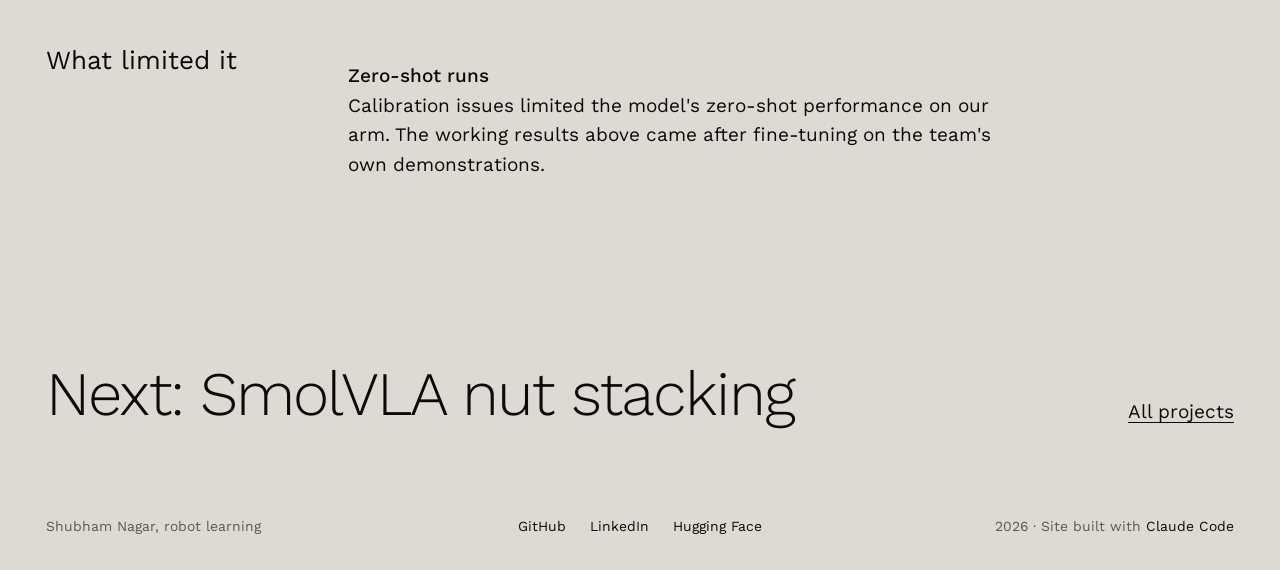
==== commit 91896244: "Credit Claude Code for designing and building the site Add "Site built with Claude Code" to the foot" ====
--- a/work/erh.html
+++ b/work/erh.html
@@ -110,7 +110,7 @@
       <a href="https://www.linkedin.com/in/shubham-nagar-5a8174184/" target="_blank" rel="noreferrer">LinkedIn</a>
       <a href="https://huggingface.co/shubham4413" target="_blank" rel="noreferrer">Hugging Face</a>
     </nav>
-    <p>2026</p>
+    <p>2026 · Site built with <a href="https://claude.com/claude-code" target="_blank" rel="noreferrer">Claude Code</a></p>
   </footer>
   <script src="../main.js" defer></script>
 </body>
--- a/style.css
+++ b/style.css
@@ -83,7 +83,7 @@
 
 .hero__foot { display: grid; grid-template-columns: 1fr auto; align-items: end; gap: var(--gutter); padding: clamp(2rem, 4.5vh, 3.5rem) var(--margin) 0; }
 .hero__intro h1 { max-width: 9em; font-size: clamp(2.75rem, 0.9rem + 5.4vw, 6.25rem); line-height: 0.95; letter-spacing: -0.045em; }
-.hero__intro p { margin-top: 1.25rem; color: var(--dark-ink); font-size: var(--step-lead); line-height: 1.35; max-width: 34ch; }
+.hero__intro p { margin-top: 1.25rem; color: var(--dark-ink); font-size: var(--step-lead); line-height: 1.35; max-width: 46ch; }
 .hero__actions { display: flex; align-items: center; gap: 1.5rem; font-size: var(--step-small); font-weight: 500; }
 
 /* ---------- work: one slide, two neighbours ---------- */
@@ -115,6 +115,9 @@
 .project__body > .project__links { grid-column: 10 / 13; grid-row: 2; align-self: start; }
 .project__body > p:only-of-type + .project__links { grid-row: 1; margin-top: 0.2rem; }
 .project__links { display: flex; flex-wrap: wrap; gap: 0.5rem 1.75rem; margin-top: 1.5rem; font-weight: 500; }
+.project__body--two > p:first-child { grid-column: 4 / 8; }
+.project__body--two > p + p { grid-column: 9 / 13; }
+.project__body--two > .project__links { grid-column: 9 / 13; }
 .project__body--split > div:first-child { grid-column: 4 / 8; }
 .project__body--split > .ckpt { grid-column: 9 / 13; }
 
